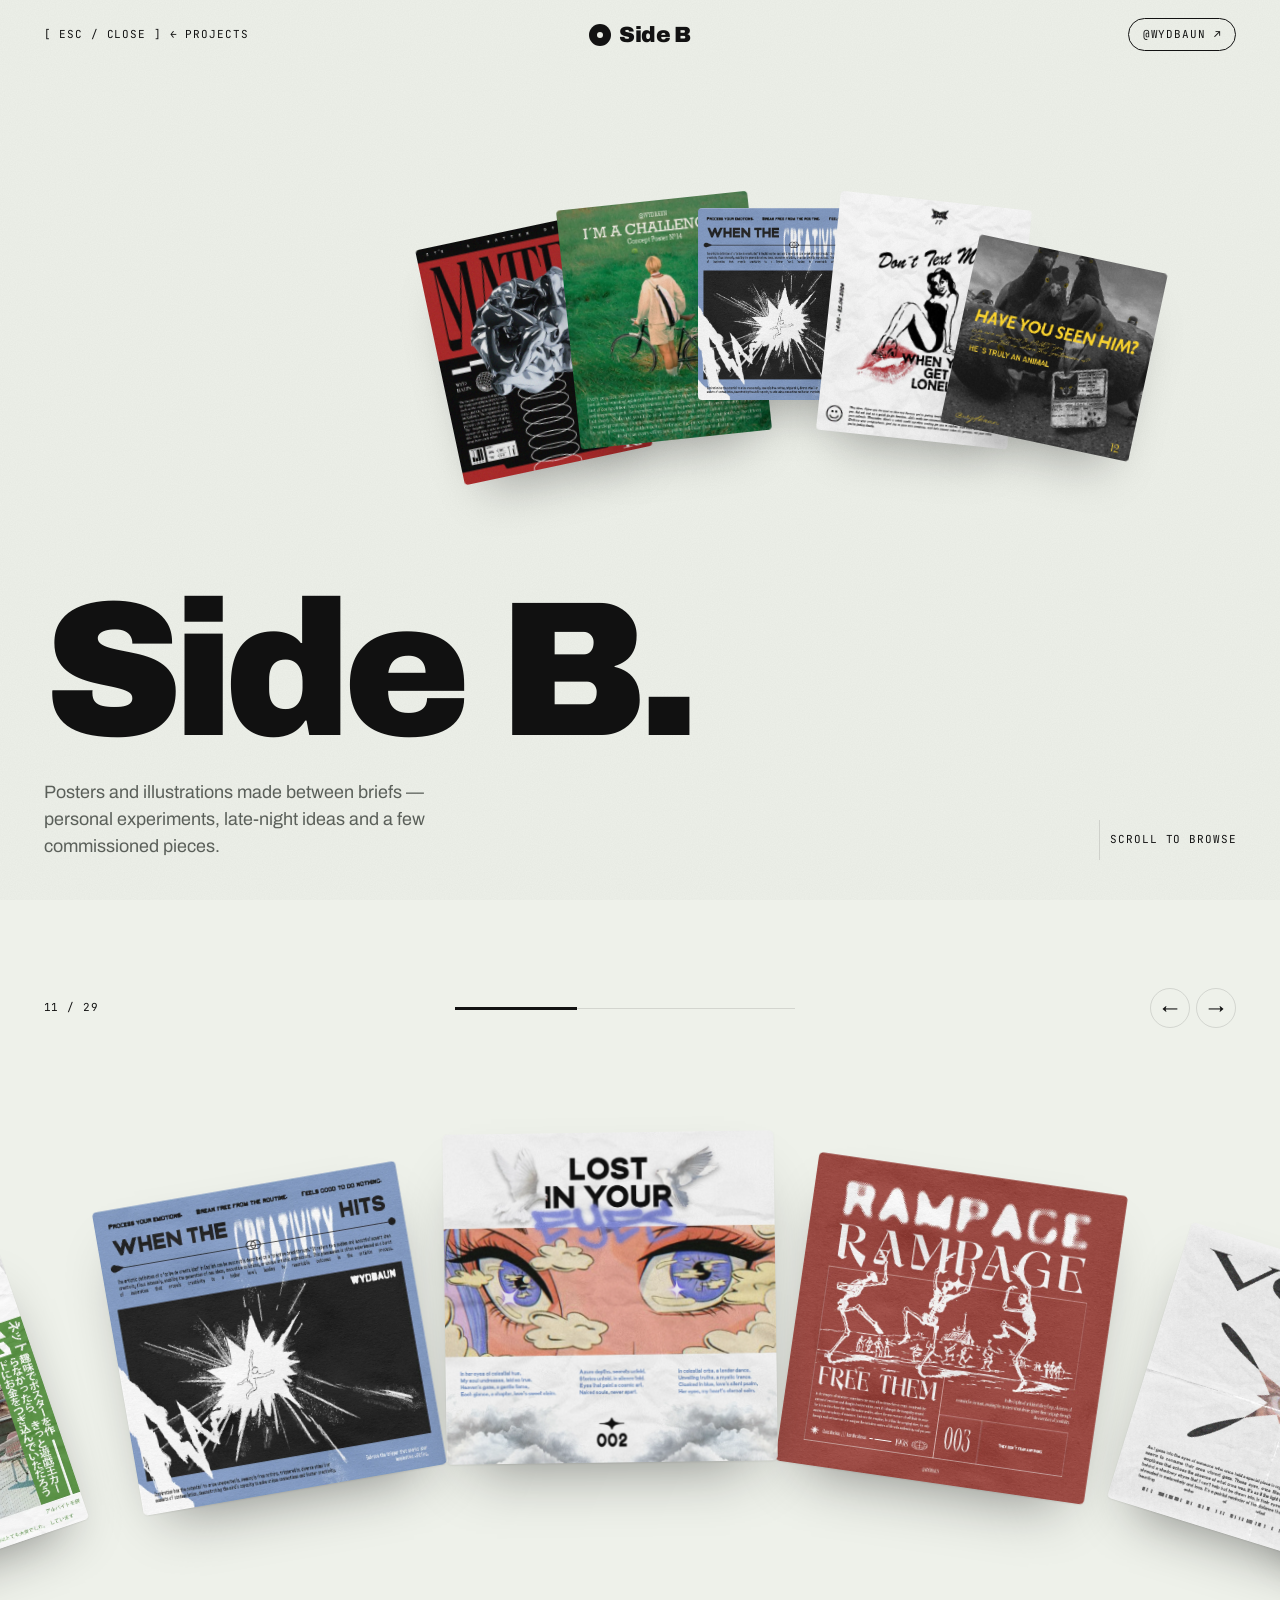
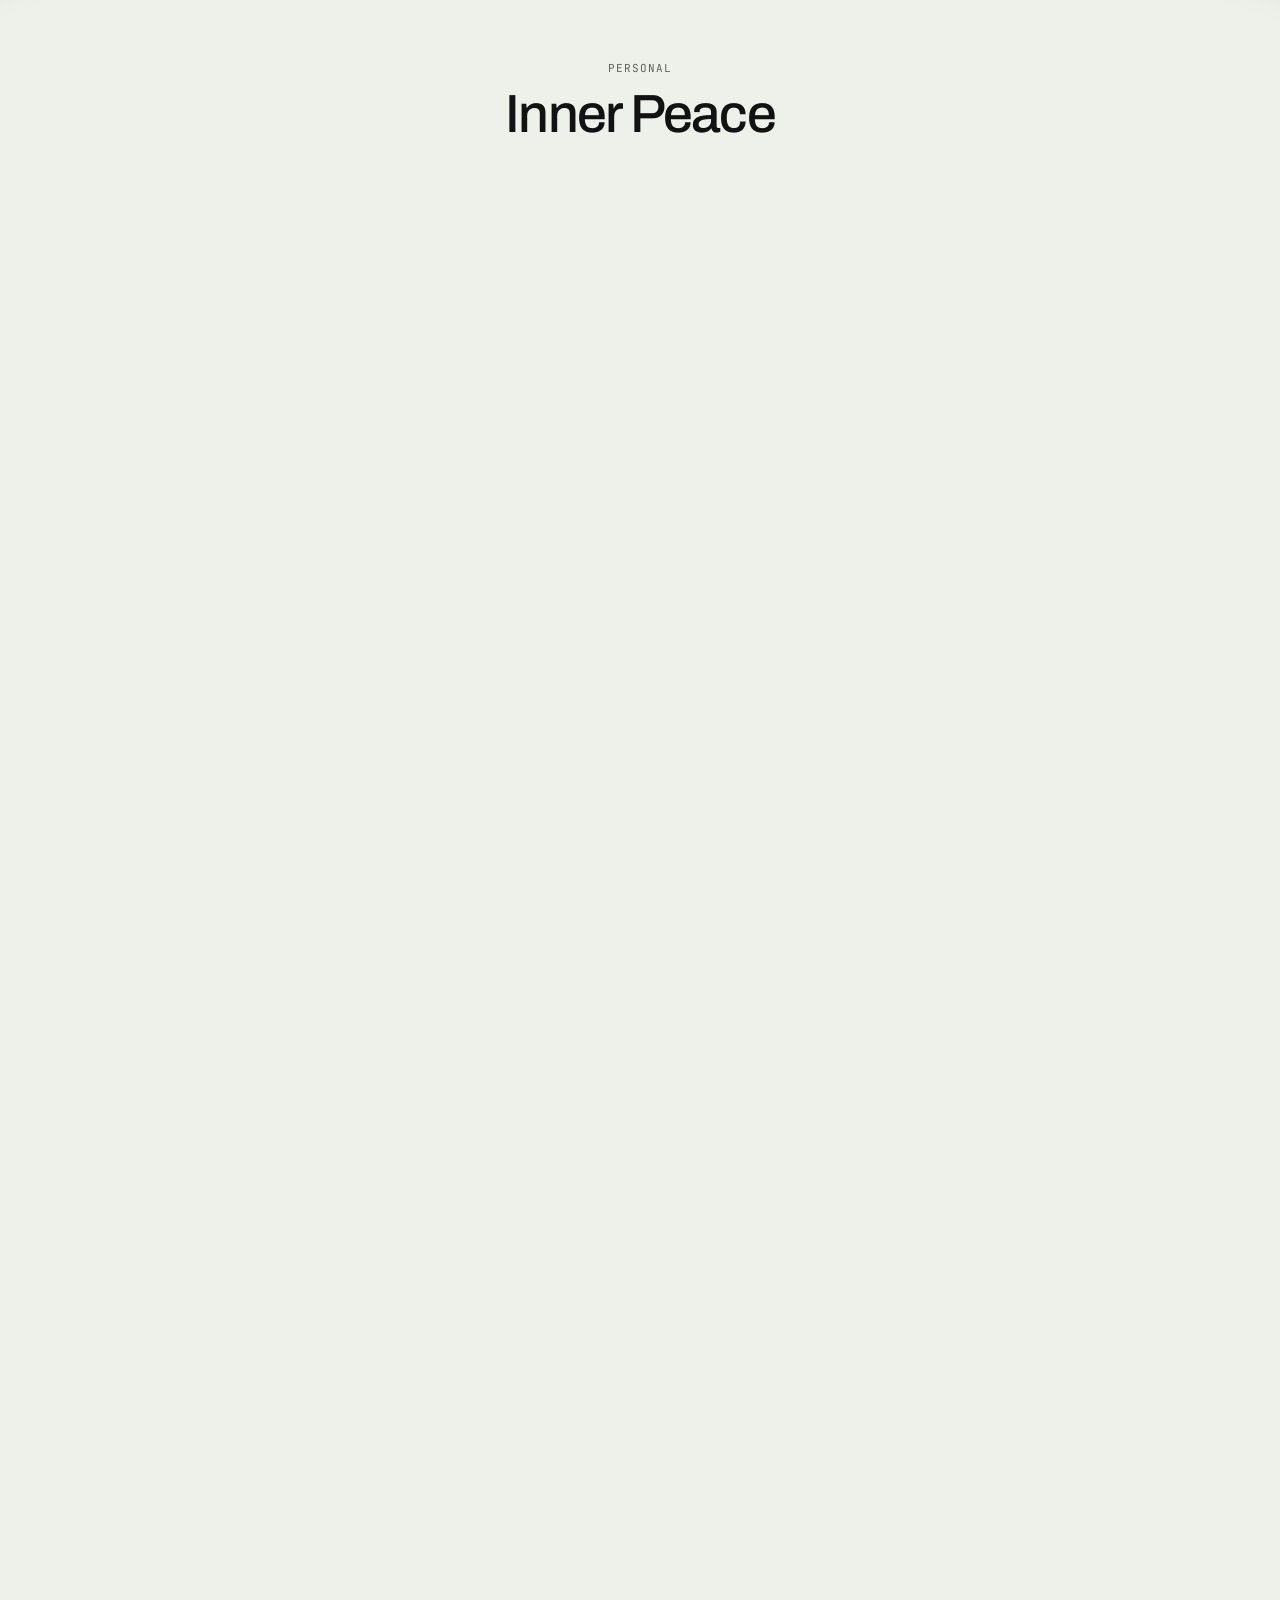
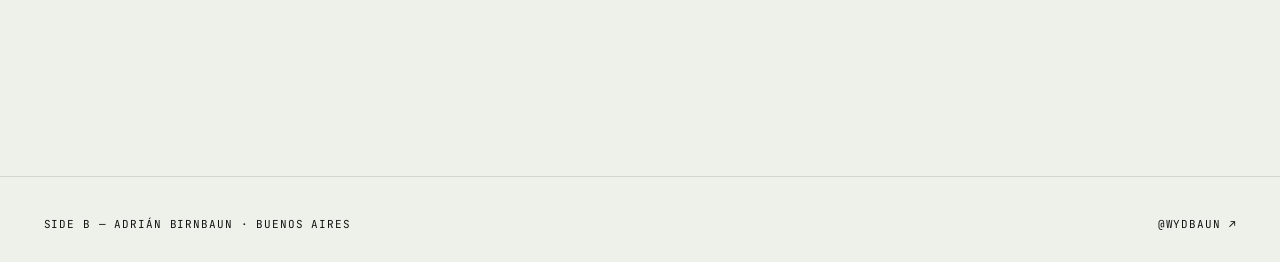
==== assets/Art gallery/index.html @ 9c24b27f "Portfolio: home, projects, casos de estudio y one pages" ====
<!DOCTYPE html>
<html lang="en">
<head>
<meta charset="UTF-8">
<meta name="viewport" content="width=device-width, initial-scale=1, viewport-fit=cover">
<title>Side B — Posters &amp; Illustrations · Adrián Birnbaun</title>
<meta name="description" content="Side B: an exhibition of posters and illustrations by Adrián Birnbaun — personal experiments and commissioned pieces.">
<meta name="theme-color" content="#eef1ea">
<link rel="preconnect" href="https://fonts.googleapis.com">
<link rel="preconnect" href="https://fonts.gstatic.com" crossorigin>
<link href="https://fonts.googleapis.com/css2?family=Archivo:wght@400;500;900&family=JetBrains+Mono:wght@400&display=swap" rel="stylesheet">
<style>
:root{
  --bg:#eef1ea; --bg-2:#e4e8df; --ink:#121212; --ink-2:#5c615b; --ink-3:#9aa097; --line:rgba(18,18,18,.12);
  --sans:"Archivo", system-ui, sans-serif; --mono:"JetBrains Mono", ui-monospace, monospace;
  --pad:clamp(16px,3.4vw,48px); --ease:cubic-bezier(.22,.8,.2,1);
}
*{box-sizing:border-box;margin:0;padding:0}
html{scroll-behavior:smooth}
html,body{overflow-x:clip}
body{background:var(--bg);color:var(--ink);font:400 16px/1.5 var(--sans);-webkit-font-smoothing:antialiased}
a{color:inherit;text-decoration:none}
button{font:inherit;color:inherit;background:none;border:0;cursor:pointer}
img{display:block;max-width:100%}
:focus-visible{outline:1px solid var(--ink);outline-offset:4px}
.mono{font:400 11px/1.4 var(--mono);letter-spacing:.08em;text-transform:uppercase}
body::after{content:"";position:fixed;inset:0;pointer-events:none;z-index:100;opacity:.35;mix-blend-mode:multiply;
  background-image:url("data:image/svg+xml,%3Csvg xmlns='http://www.w3.org/2000/svg' width='180' height='180'%3E%3Cfilter id='n'%3E%3CfeTurbulence type='fractalNoise' baseFrequency='.85' numOctaves='2' stitchTiles='stitch'/%3E%3CfeColorMatrix values='0 0 0 0 0 0 0 0 0 0 0 0 0 0 0 0 0 0 .09 0'/%3E%3C/filter%3E%3Crect width='100%25' height='100%25' filter='url(%23n)'/%3E%3C/svg%3E")}

/* header */
.hdr{position:fixed;top:0;left:0;right:0;z-index:50;display:grid;grid-template-columns:1fr auto 1fr;align-items:center;padding:18px var(--pad);transition:background .3s}
.hdr.solid{background:rgba(238,241,234,.85);backdrop-filter:blur(10px)}
.hdr .l{justify-self:start}.hdr .r{justify-self:end;display:flex;gap:10px;align-items:center}
.hdr a.mono{transition:opacity .2s}.hdr a.mono:hover{opacity:.5}
.mark{font:900 22px/1 var(--sans);letter-spacing:-.02em;display:flex;align-items:center;gap:8px}
.mark i{width:22px;height:22px;border-radius:50%;background:var(--ink);position:relative}
.mark i::after{content:"";position:absolute;inset:8px;border-radius:50%;background:var(--bg)}
.pill{border:1px solid var(--ink);border-radius:999px;padding:8px 14px;transition:background .25s,color .25s}
.pill:hover{background:var(--ink);color:var(--bg)}

/* intro */
.intro{min-height:100svh;display:flex;flex-direction:column;justify-content:flex-end;padding:120px var(--pad) 40px;position:relative;overflow:hidden}
.intro .fan{position:absolute;left:62%;top:40%;width:0;height:0}
.intro .fan img{position:absolute;max-width:none;width:clamp(120px,15vw,220px);left:0;top:0;box-shadow:0 30px 50px -24px rgba(0,0,0,.35);border-radius:4px;opacity:0;
  transform:translate(-50%,-50%) rotate(0) translateY(60px);animation:fan 1.3s var(--ease) forwards}
@keyframes fan{to{opacity:1;transform:translate(calc(-50% + var(--x)),calc(-50% + var(--y))) rotate(var(--r))}}
.intro h1{font:900 clamp(64px,15vw,240px)/.82 var(--sans);letter-spacing:-.05em;position:relative;z-index:2;mix-blend-mode:multiply}
.intro h1 span{display:inline-block;overflow:hidden;vertical-align:top;padding:0 .06em .04em 0}
.intro h1 span b{display:inline-block;font-weight:900;transform:translateY(100%);animation:up 1s .5s var(--ease) forwards}
.intro h1 span:nth-child(2) b{animation-delay:.6s}
@keyframes up{to{transform:none}}
.intro .row{display:flex;justify-content:space-between;align-items:end;gap:24px;margin-top:22px;position:relative;z-index:2;opacity:0;animation:fade 1s .9s forwards}
@keyframes fade{to{opacity:1}}
.intro p{max-width:40ch;font-size:clamp(16px,1.4vw,19px);color:var(--ink-2)}
.cue{display:flex;align-items:center;gap:10px}
.cue i{width:1px;height:40px;background:var(--line);position:relative;overflow:hidden}
.cue i::after{content:"";position:absolute;left:0;top:-40%;width:1px;height:40%;background:var(--ink);animation:cue 1.8s var(--ease) infinite}
@keyframes cue{to{top:110%}}

/* scroll carousel */
.rail{position:relative}
.stick{position:sticky;top:0;height:100svh;overflow:hidden;display:flex;flex-direction:column}
.stage{position:relative;flex:1}
.card{position:absolute;left:50%;top:44%;width:var(--w);will-change:transform,opacity;cursor:zoom-in;transform-origin:50% 120%}
.card img{width:100%;height:auto;border-radius:5px;box-shadow:0 1px 2px rgba(0,0,0,.08),0 30px 60px -28px rgba(0,0,0,.45);transition:box-shadow .4s}
.card:hover img{box-shadow:0 1px 2px rgba(0,0,0,.08),0 40px 70px -26px rgba(0,0,0,.55)}
.cap{position:absolute;left:0;right:0;bottom:clamp(28px,6vh,64px);text-align:center;padding:0 var(--pad);pointer-events:none}
.cap .kicker{color:var(--ink-2);display:flex;justify-content:center;gap:14px}
.cap h2{font:500 clamp(30px,4.2vw,62px)/1.02 var(--sans);letter-spacing:-.035em;margin-top:10px;height:1.1em;overflow:hidden}
.cap h2 span{display:block;transition:transform .5s var(--ease),opacity .5s}
.cap h2 span.out{transform:translateY(-100%);opacity:0}
.cap h2 span.in{transform:translateY(100%);opacity:0}
.bar{position:absolute;left:var(--pad);right:var(--pad);top:88px;display:flex;justify-content:space-between;align-items:center;gap:20px}
.prog{flex:1;max-width:340px;height:1px;background:var(--line);position:relative}
.prog i{position:absolute;left:0;top:-1px;height:3px;background:var(--ink);width:0}
.nav{display:flex;gap:6px}
.nav button{width:40px;height:40px;border-radius:50%;border:1px solid var(--line);display:grid;place-items:center;transition:.25s}
.nav button:hover{background:var(--ink);color:var(--bg);border-color:var(--ink)}

/* lightbox */
.lb{position:fixed;inset:0;z-index:80;background:rgba(238,241,234,.96);backdrop-filter:blur(6px);display:grid;grid-template-rows:auto 1fr auto;opacity:0;pointer-events:none;transition:opacity .3s}
.lb.open{opacity:1;pointer-events:auto}
.lb .top,.lb .bot{display:flex;justify-content:space-between;align-items:center;padding:18px var(--pad);gap:16px}
.lb figure{display:grid;place-items:center;min-height:0;padding:0 var(--pad)}
.lb img{max-height:calc(100svh - 170px);max-width:100%;width:auto;height:auto;object-fit:contain;border-radius:4px;box-shadow:0 40px 80px -30px rgba(0,0,0,.4);transform:scale(.96);transition:transform .45s var(--ease)}
.lb.open img{transform:none}
.lb .t{font:500 clamp(20px,2.4vw,32px) var(--sans);letter-spacing:-.02em}

footer{padding:40px var(--pad) 30px;border-top:1px solid var(--line);display:flex;justify-content:space-between;flex-wrap:wrap;gap:12px}

@media (prefers-reduced-motion:reduce){*{animation:none!important;transition:none!important}.intro .fan img{opacity:1;transform:translate(calc(-50% + var(--x)),calc(-50% + var(--y))) rotate(var(--r))}.intro h1 span b{transform:none}.intro .row{opacity:1}}
@media (max-width:760px){
  .hdr{grid-template-columns:1fr auto}
  .hdr .c{display:none}
  .hdr .l.mono{max-width:46vw;white-space:nowrap;overflow:hidden;text-overflow:ellipsis}
  .intro .row{flex-direction:column;align-items:flex-start}
  .intro .fan{top:36%;left:50%}
  .bar{top:72px}
  .nav{display:none}
  .cap h2{font-size:28px}
  .card{top:46%}
}

@media (max-width:760px){
  .hdr{padding:14px 16px}
  .hdr .pill{padding:7px 11px;font-size:10px}
  .intro{padding:96px 16px 32px}
  .intro h1{font-size:clamp(72px,24vw,110px)}
  .intro p{font-size:15.5px}
  .bar{left:16px;right:16px;top:64px}
  .prog{max-width:none}
  .card{top:45%}
  .card img{border-radius:4px}
  .cap{bottom:calc(28px + env(safe-area-inset-bottom))}
  .cap h2{font-size:clamp(24px,7.4vw,30px)}
  .lb .top,.lb .bot{padding:14px 16px}
  .lb figure{padding:0 12px}
  .lb img{max-height:calc(100svh - 170px)}
  .lb .bot{display:grid;grid-template-columns:auto auto;justify-content:space-between;row-gap:10px}
  .lb .bot .t{grid-column:1/-1;grid-row:1;text-align:center;font-size:20px}
  .lb .pill{padding:9px 14px}
  footer{padding:28px 16px;flex-direction:column}
}
</style>
</head>
<body>

<header class="hdr" id="hdr">
  <a class="l mono" href="../../projects.html" onclick="event.preventDefault();abBack('../../projects.html')">[ ESC / CLOSE ] ← Projects</a>
  <a class="c mark" href="#top" aria-label="Side B, top"><i></i>Side B</a>
  <div class="r"><a class="mono pill" href="https://instagram.com/wydbaun" target="_blank" rel="noopener">@wydbaun ↗</a></div>
</header>

<main id="top">
  <section class="intro">
    <div class="fan" id="fan" aria-hidden="true"></div>
    <h1><span><b>Side</b></span> <span><b>B.</b></span></h1>
    <div class="row">
      <p>Posters and illustrations made between briefs — personal experiments, late-night ideas and a few commissioned pieces.</p>
      <span class="cue mono"><i></i>Scroll to browse</span>
    </div>
  </section>

  <section class="rail" id="rail" aria-label="Gallery">
    <div class="stick">
      <div class="bar">
        <span class="mono" id="count">01</span>
        <span class="prog" aria-hidden="true"><i id="prog"></i></span>
        <div class="nav"><button id="prev" aria-label="Previous piece">←</button><button id="next" aria-label="Next piece">→</button></div>
      </div>
      <div class="stage" id="stage"></div>
      <div class="cap" aria-live="polite">
        <div class="kicker mono"><span id="capK">Personal</span></div>
        <h2><span id="capT">Please</span></h2>
      </div>
    </div>
  </section>

</main>

<footer class="mono">
  <span>Side B — Adrián Birnbaun · Buenos Aires</span>
  <a href="https://instagram.com/wydbaun" target="_blank" rel="noopener">@wydbaun ↗</a>
</footer>


<div class="lb" id="lb" role="dialog" aria-modal="true" aria-label="Piece viewer">
  <div class="top"><span class="mono" id="lbN"></span><button class="mono pill" id="lbX">Close</button></div>
  <figure><img id="lbImg" alt=""></figure>
  <div class="bot"><button class="mono pill" id="lbP">← Prev</button><span class="t" id="lbT"></span><button class="mono pill" id="lbNx">Next →</button></div>
</div>

<script>
/* ESC / close = one step back inside the portfolio (fallback: projects) */
let abInSite=false;try{abInSite=sessionStorage.getItem('ab-nav')==='1'}catch(_){}
const abBack=(fallback)=>{location.href=fallback;return;
  if(history.length>1&&abInSite){let left=false;addEventListener('pagehide',()=>left=true,{once:true});history.back();setTimeout(()=>{if(!left)location.href=fallback},1500)}else location.href=fallback};
try{sessionStorage.setItem('ab-nav','1')}catch(_){}

const W=[
 ['p14','Please','Personal',1025,1280],
 ['p14a',"I’m a Challenger",'Personal',1025,1280],
 ['p15','The Curiosity Will Devour You','Personal',1025,1280],
 ['p16',"God’s Plan",'Personal',1025,1280],
 ['p13','A Matter of Time','Personal',1024,1280],
 ['p17',"Don’t Text Me",'Personal',1025,1280],
 ['poster-18-argentina','Campeón 2024','Personal',1025,1280],
 ['p20t','Stamp Nº20','Personal',1025,1280],
 ['p21',"If It’s Net",'Personal',1025,1280],
 ['poster-01','When the Creativity Hits','Personal',1118,1118],
 ['poster-2','Lost in Your Eyes','Personal',1400,1397],
 ['poster-3','Rampage','Personal',1118,1118],
 ['poster-4','Void','Personal',1118,1118],
 ['poster-5','Inner Peace','Personal',1118,1118],
 ['poster-6','Hunger &amp; Ambition','Personal',1118,1118],
 ['poster-7','Joyful Demons','Commission',1118,1118],
 ['poster-7-b','Joyful Demons II','Commission',1118,1118],
 ['poster-8','Essential Items','Personal',1400,1400],
 ['poster-9','Danger','Personal',1400,1400],
 ['poster-10b','Discover All of It','Personal',1118,1118],
 ['poster-11-b','Creative Perception','Personal',1118,1118],
 ['poster-12','Have You Seen Him?','Personal',1118,1118],
 ['no-time','No Time for Fancy Poems','Personal',1400,1400],
 ['poster-22-sin-textura','Stinky One','Personal',596,842],
 ['poster-23','Both of Us','Personal',596,842],
 ['poster-24','Be Cunning','Personal',596,843],
 ['poster-chico-bano','Get Shit Done','Commission',1120,1400],
 ['poster-grande-cafe',"It’s Time Coffee Club",'Commission',1000,1400],
 ['poster-grande-ramen','Tuna Flavour','Commission',1000,1400]
];
const N=W.length,$=s=>document.querySelector(s),$$=s=>[...document.querySelectorAll(s)];
const reduce=matchMedia('(prefers-reduced-motion: reduce)').matches;
const src=s=>`web/${s}.webp`,pad=n=>String(n).padStart(2,'0');
const dec=t=>{const d=document.createElement('textarea');d.innerHTML=t;return d.value};

/* header */
addEventListener('scroll',()=>$('#hdr').classList.toggle('solid',scrollY>40),{passive:true});

/* intro fan */
[[4,-260,-12,-12],[1,-130,-40,-6],[9,0,-56,0],[5,130,-40,6],[21,260,-12,12]].forEach(([i,x,y,r],k)=>{
  const im=new Image();im.src=src(W[i][0]);im.alt='';
  const s=innerWidth<760?.42:1;
  im.style.cssText=`--x:${x*s}px;--y:${y*s}px;--r:${r}deg;animation-delay:${.1+k*.08}s`;
  $('#fan').appendChild(im)});

/* carousel */
const stage=$('#stage'),rail=$('#rail');
$('#count').textContent=`01 / ${pad(N)}`;
rail.style.height=`calc(100svh + ${N-1} * 38svh)`;
const cards=W.map((w,i)=>{
  const c=document.createElement('button');c.className='card';c.setAttribute('aria-label',`Open ${dec(w[1])}`);
  const ratio=w[4]/w[3];
  const mob=innerWidth<760;c.style.setProperty('--w',mob?`min(${Math.round(66/Math.max(ratio,1))}vw, ${Math.round(46/ratio)}svh)`:`min(${Math.round(26/Math.max(ratio,1))}vw, ${Math.round(46/ratio)}svh)`);
  c.innerHTML=`<img src="${src(w[0])}" alt="${w[1]}" width="${w[3]}" height="${w[4]}" loading="${i<4?'eager':'lazy'}" decoding="async">`;
  c.onclick=()=>openLB(i);stage.appendChild(c);return c});
let cur=-1,p=0,target=0;
function railProgress(){const r=rail.getBoundingClientRect();const tot=rail.offsetHeight-innerHeight;return Math.min(1,Math.max(0,-r.top/tot))}
function layout(){
  const vw=innerWidth,mob=vw<760,gap=mob?vw*.72:Math.min(vw*.24,420);
  const pos=p*(N-1);
  cards.forEach((c,i)=>{
    const o=i-pos,ao=Math.abs(o);
    if(ao>4.5){c.style.visibility='hidden';return}
    c.style.visibility='visible';
    const x=o*gap,y=ao*ao*(mob?10:18)+ (ao<1?0:0),rot=o*(mob?7:9),sc=1-Math.min(ao,3)*.07;
    c.style.transform=`translate(calc(-50% + ${x}px), calc(-50% + ${y}px)) rotate(${rot}deg) scale(${sc})`;
    c.style.zIndex=100-Math.round(ao*10);
    c.style.opacity=ao>3.5?Math.max(0,4.5-ao):1;
  });
  $('#prog').style.width=(p*100)+'%';
  const a=Math.round(pos);if(a!==cur){setCap(a);cur=a}
}
function setCap(a){
  const w=W[a],t=$('#capT');$('#count').textContent=`${pad(a+1)} / ${pad(N)}`;
  $('#capK').textContent=w[2];
  if(reduce||cur<0){t.innerHTML=w[1];return}
  t.classList.add('out');
  setTimeout(()=>{t.innerHTML=w[1];t.classList.remove('out');t.classList.add('in');requestAnimationFrame(()=>requestAnimationFrame(()=>t.classList.remove('in')))},220);
}
(function loop(){target=railProgress();p+= (target-p)*(reduce?1:.12);if(Math.abs(target-p)<.0001)p=target;layout();requestAnimationFrame(loop)})();
function goTo(i){i=Math.max(0,Math.min(N-1,i));const tot=rail.offsetHeight-innerHeight;scrollTo({top:rail.offsetTop+tot*(i/(N-1))+1,behavior:reduce?'auto':'smooth'})}
$('#prev').onclick=()=>goTo(cur-1);$('#next').onclick=()=>goTo(cur+1);
addEventListener('resize',()=>{const mob=innerWidth<760;cards.forEach((c,i)=>{const w=W[i],r=w[4]/w[3];c.style.setProperty('--w',mob?`min(${Math.round(66/Math.max(r,1))}vw, ${Math.round(46/r)}svh)`:`min(${Math.round(26/Math.max(r,1))}vw, ${Math.round(46/r)}svh)`)});layout()});

/* lightbox */
const lb=$('#lb');let li=0,opener=null;
function openLB(i){opener=document.activeElement;li=(i+N)%N;const w=W[li];$('#lbImg').src=src(w[0]);$('#lbImg').alt=dec(w[1]);$('#lbT').innerHTML=w[1];$('#lbN').textContent=`${pad(li+1)} / ${pad(N)} · ${w[2]}`;lb.classList.add('open');document.body.style.overflow='hidden';$('#lbX').focus()}
function closeLB(){lb.classList.remove('open');document.body.style.overflow='';opener&&opener.focus()}
$('#lbX').onclick=closeLB;$('#lbP').onclick=()=>openLB(li-1);$('#lbNx').onclick=()=>openLB(li+1);
let sx=null;lb.addEventListener('touchstart',e=>{sx=e.touches[0].clientX},{passive:true});
lb.addEventListener('touchend',e=>{if(sx==null)return;const dx=e.changedTouches[0].clientX-sx;if(Math.abs(dx)>50)openLB(li+(dx<0?1:-1));sx=null});
lb.addEventListener('click',e=>{if(e.target===lb||e.target.tagName==='FIGURE')closeLB()});
addEventListener('keydown',e=>{
  if(lb.classList.contains('open')){if(e.key==='Escape')closeLB();if(e.key==='ArrowLeft')openLB(li-1);if(e.key==='ArrowRight')openLB(li+1);return}
  if(e.key==='Escape')abBack('../../projects.html');
  const r=rail.getBoundingClientRect();if(r.top<=0&&r.bottom>=innerHeight){if(e.key==='ArrowRight'){e.preventDefault();goTo(cur+1)}if(e.key==='ArrowLeft'){e.preventDefault();goTo(cur-1)}}
});
</script>
</body>
</html>
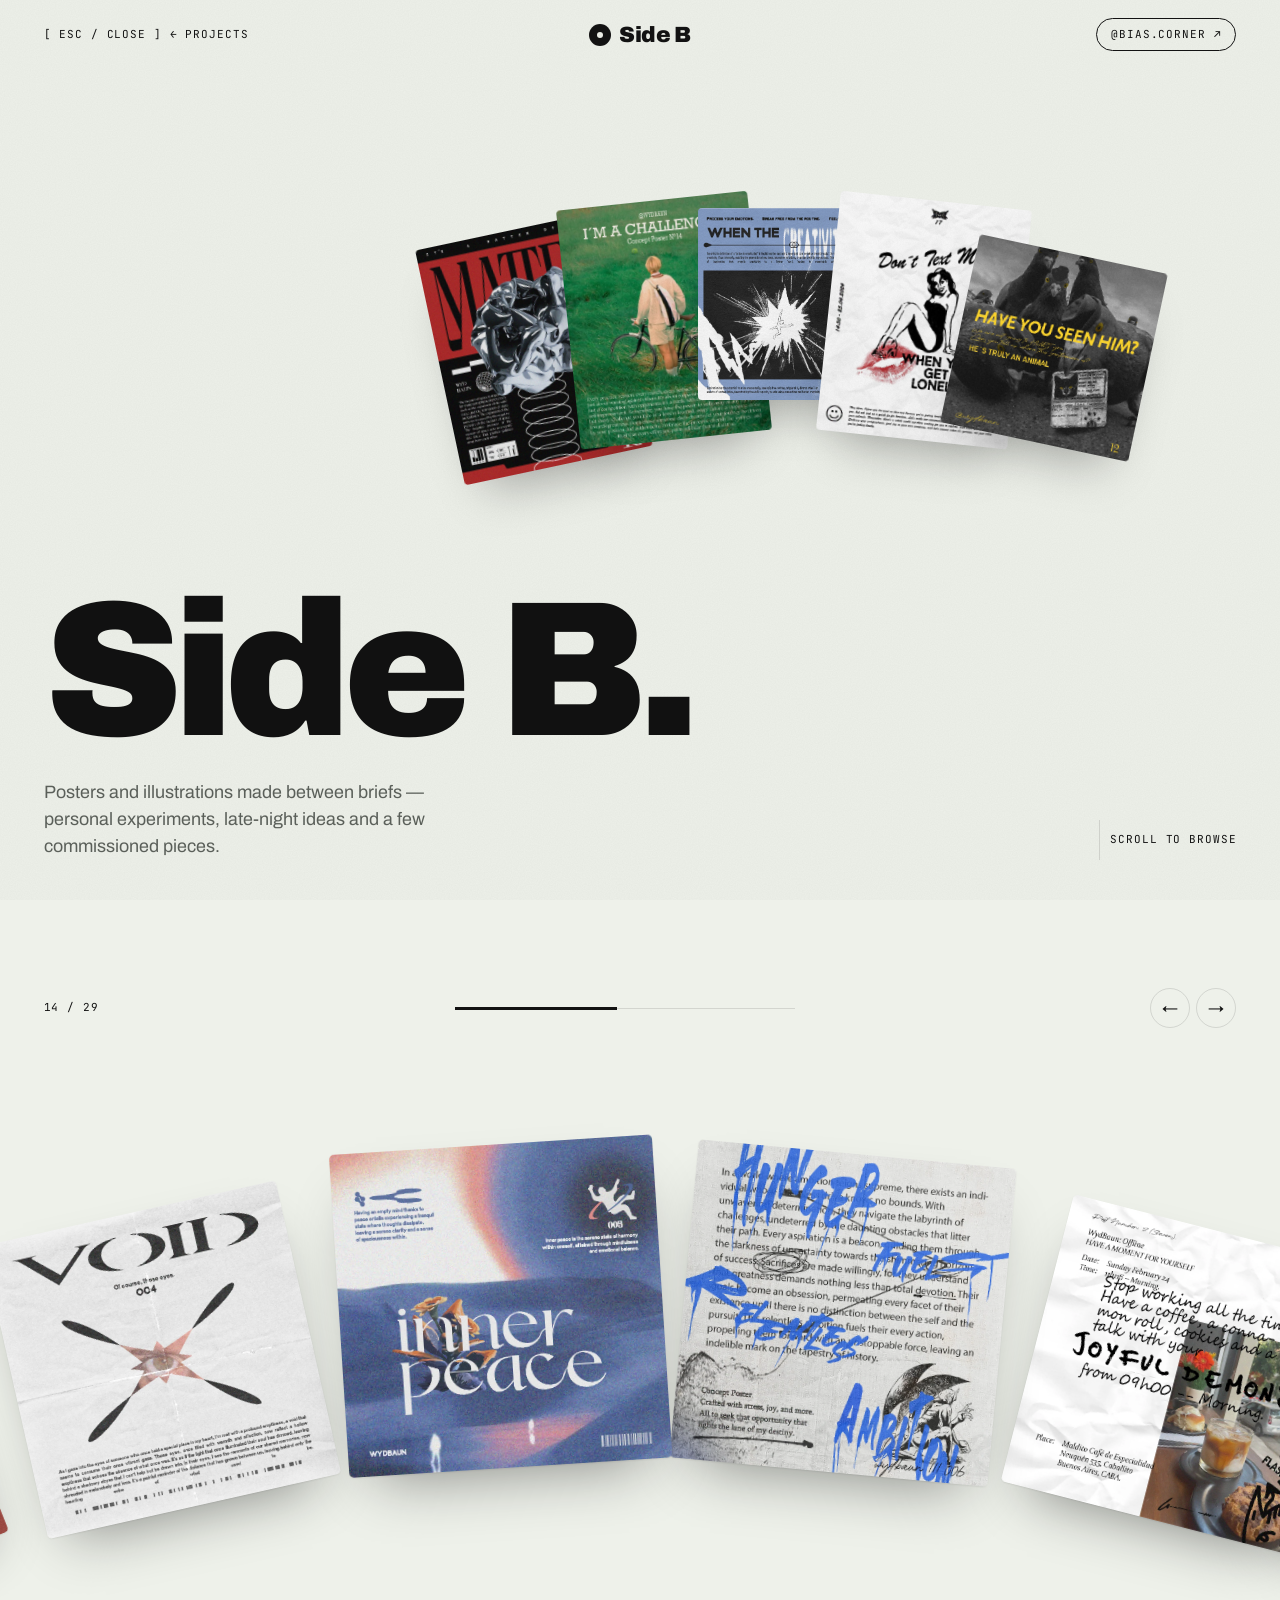
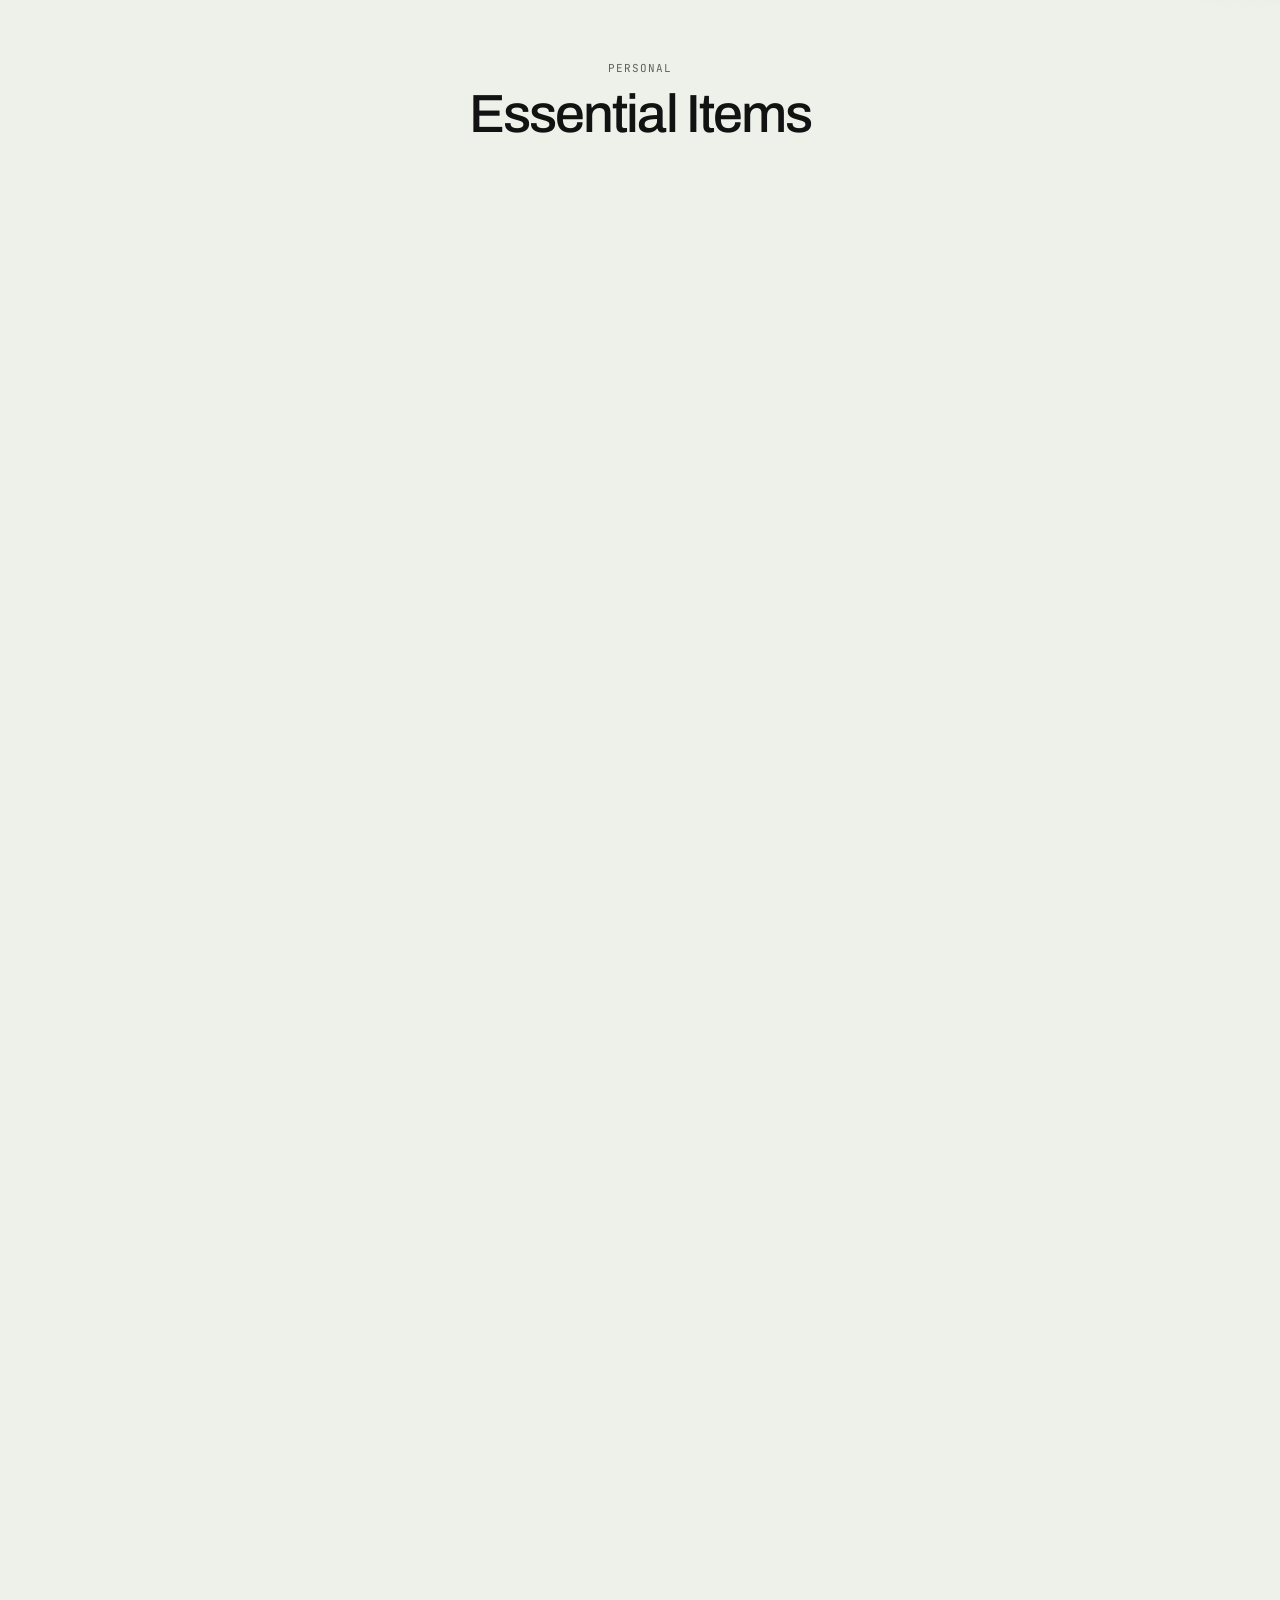
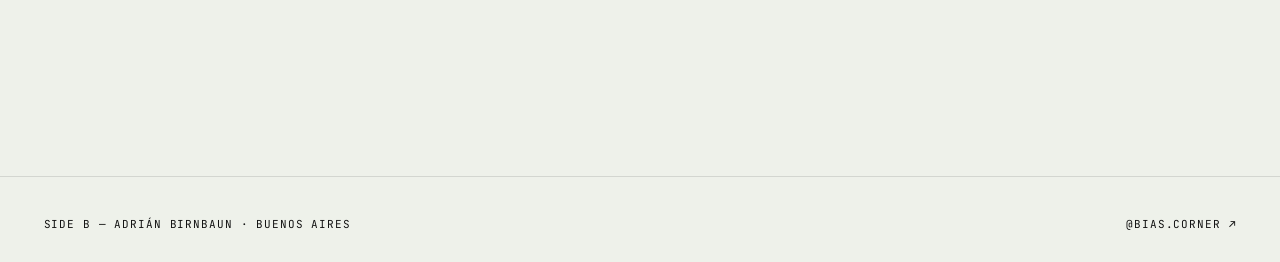
==== commit 8ad12d03: "Side B: link a Instagram @bias.corner" ====
--- a/assets/Art gallery/index.html
+++ b/assets/Art gallery/index.html
@@ -128,7 +128,7 @@
 <header class="hdr" id="hdr">
   <a class="l mono" href="../../projects.html" onclick="event.preventDefault();abBack('../../projects.html')">[ ESC / CLOSE ] ← Projects</a>
   <a class="c mark" href="#top" aria-label="Side B, top"><i></i>Side B</a>
-  <div class="r"><a class="mono pill" href="https://instagram.com/wydbaun" target="_blank" rel="noopener">@wydbaun ↗</a></div>
+  <div class="r"><a class="mono pill" href="https://www.instagram.com/bias.corner/" target="_blank" rel="noopener">@bias.corner ↗</a></div>
 </header>
 
 <main id="top">
@@ -160,7 +160,7 @@
 
 <footer class="mono">
   <span>Side B — Adrián Birnbaun · Buenos Aires</span>
-  <a href="https://instagram.com/wydbaun" target="_blank" rel="noopener">@wydbaun ↗</a>
+  <a href="https://www.instagram.com/bias.corner/" target="_blank" rel="noopener">@bias.corner ↗</a>
 </footer>
 
 
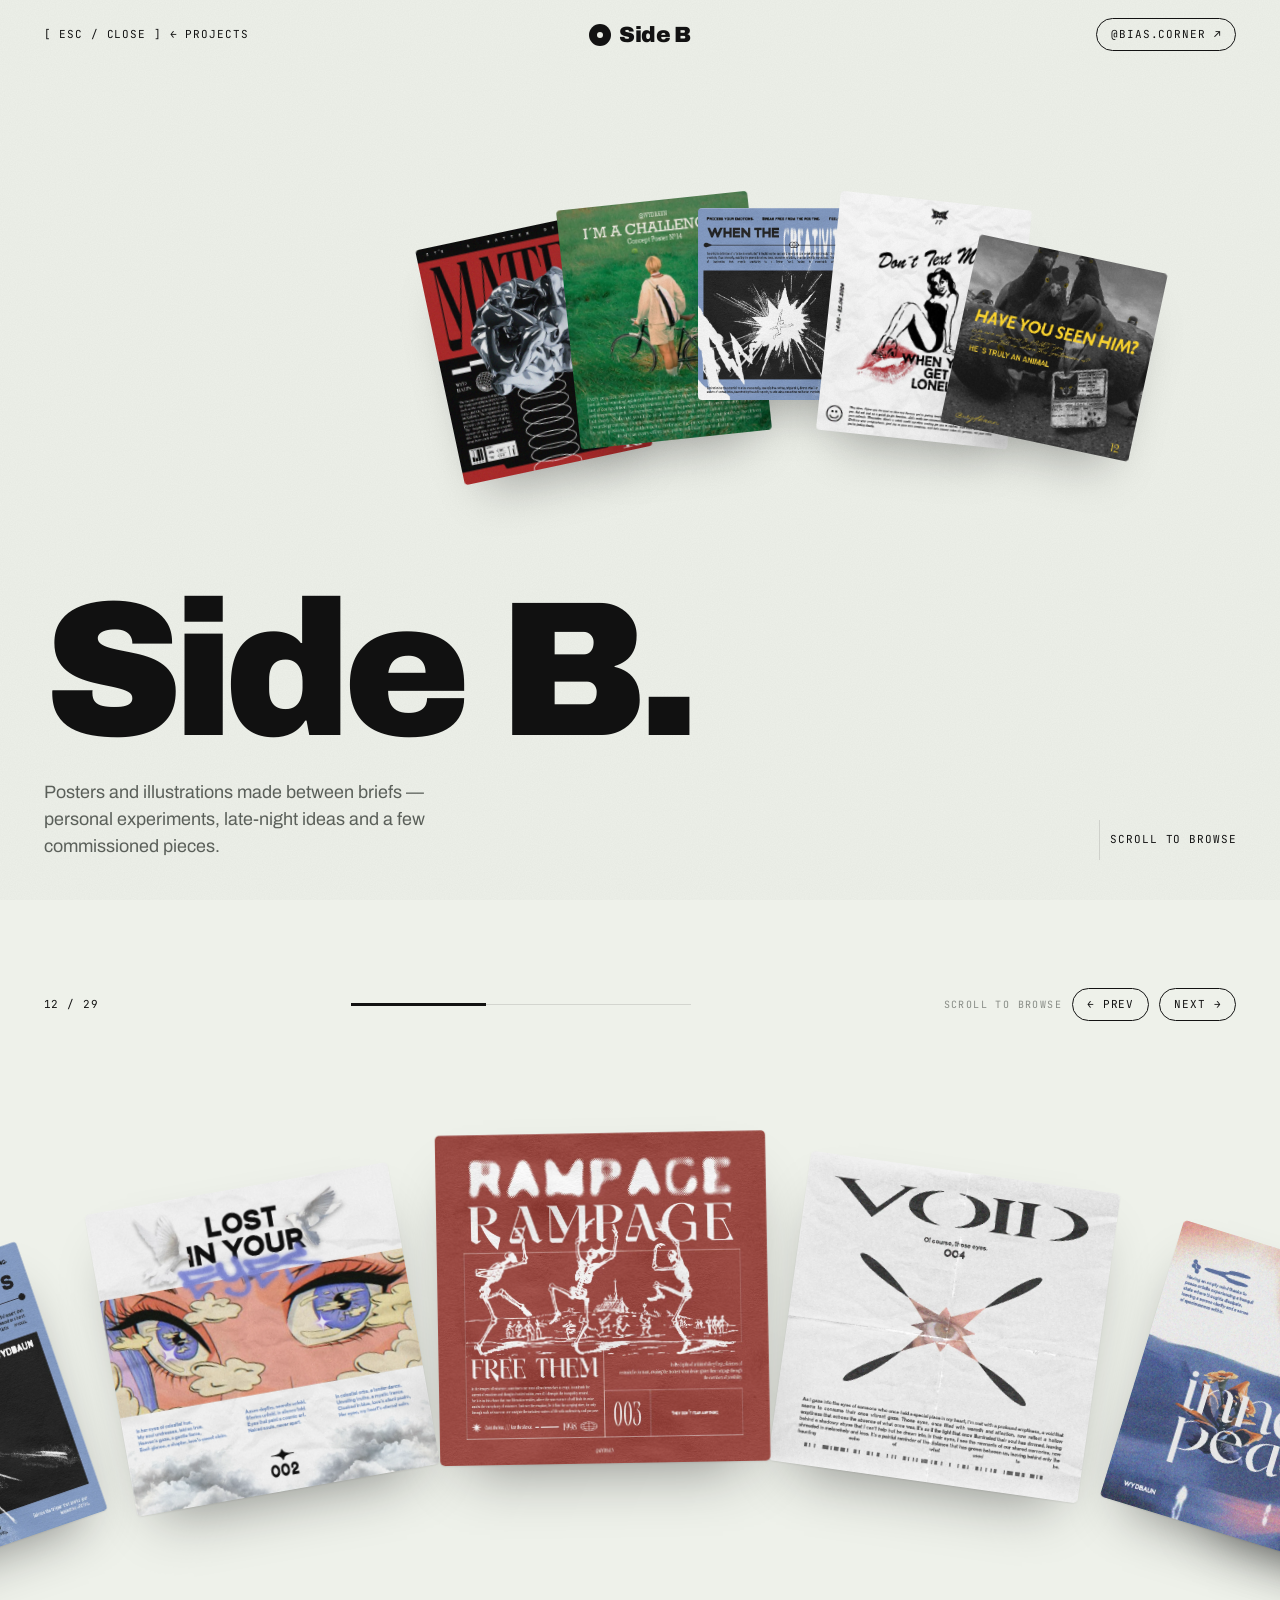
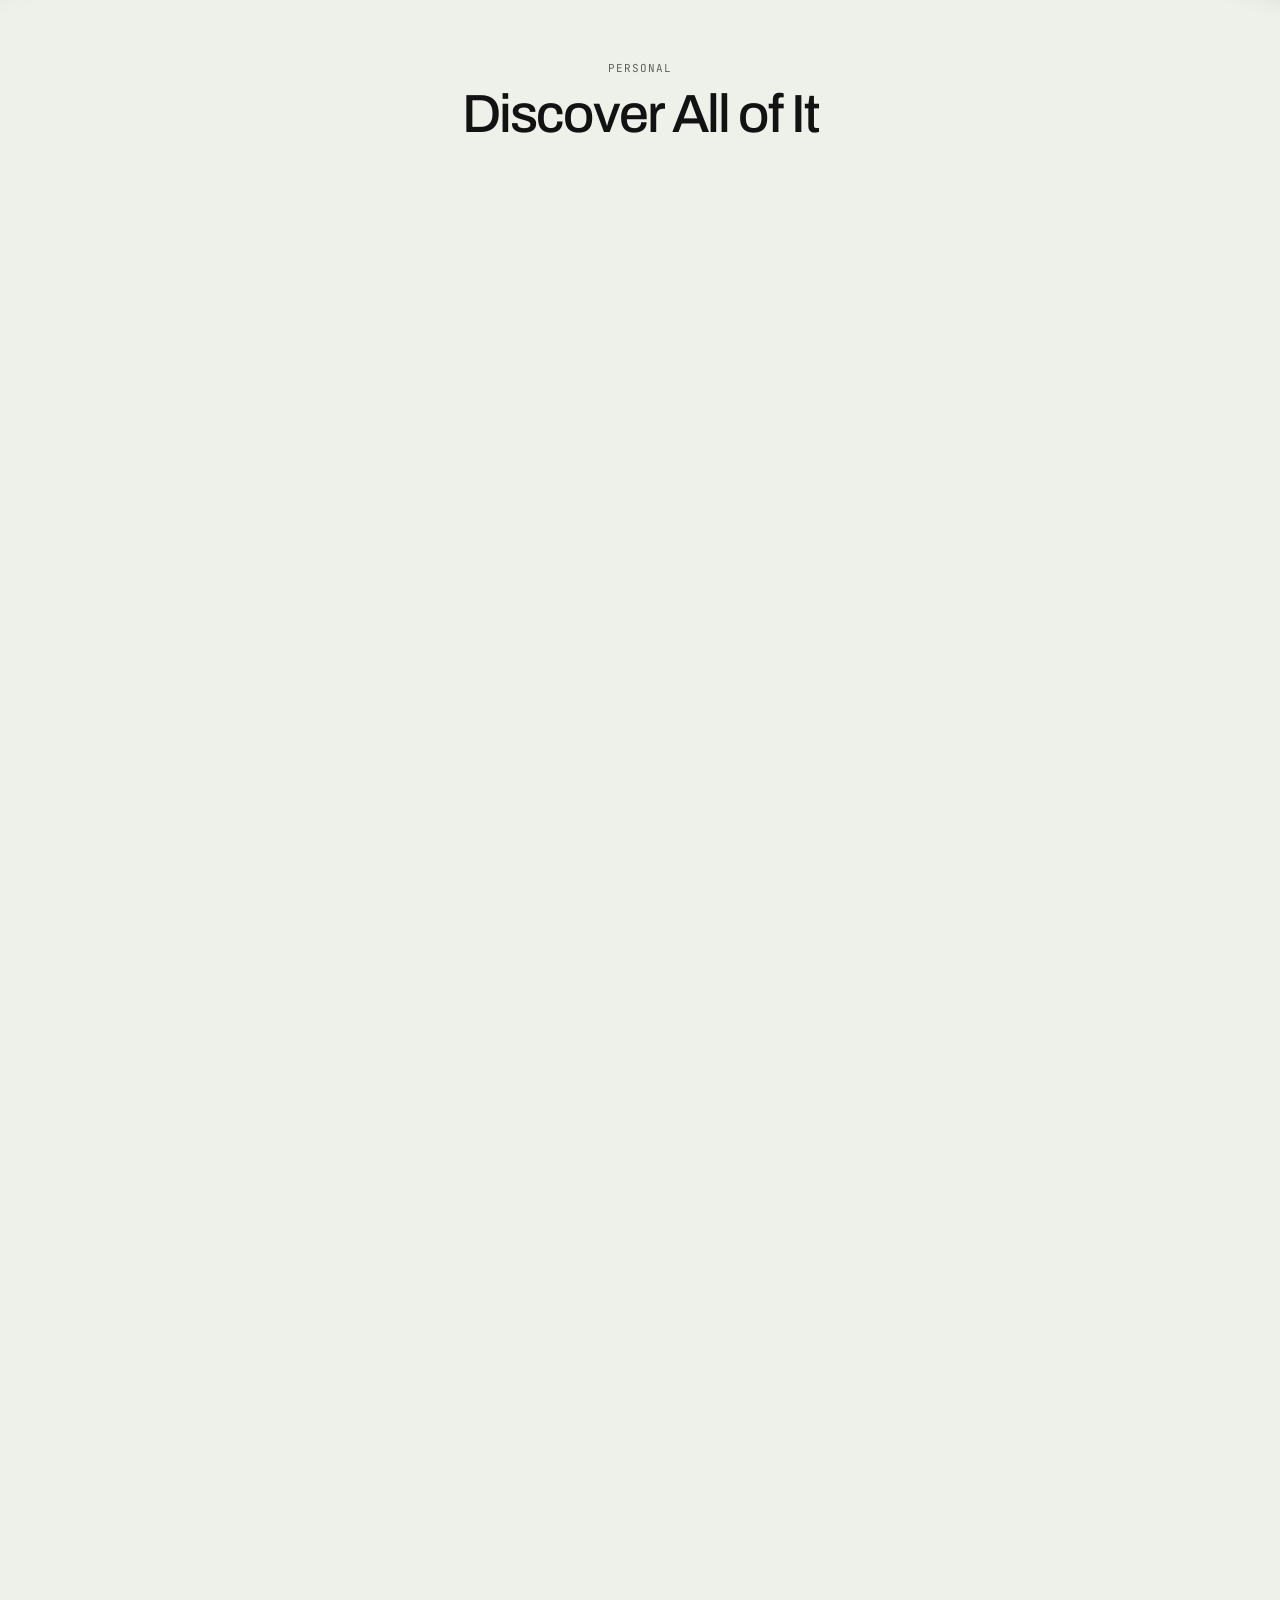
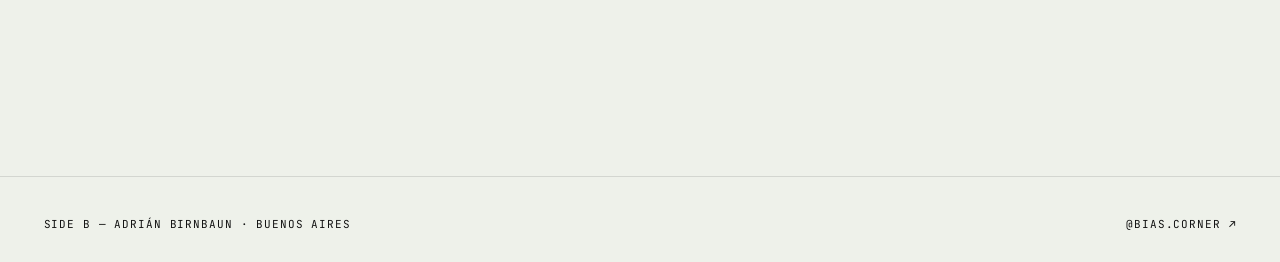
==== commit f07c28d2: "Side B: botones Prev/Next con texto y clickeables" ====
--- a/assets/Art gallery/index.html
+++ b/assets/Art gallery/index.html
@@ -70,12 +70,12 @@
 .cap h2 span{display:block;transition:transform .5s var(--ease),opacity .5s}
 .cap h2 span.out{transform:translateY(-100%);opacity:0}
 .cap h2 span.in{transform:translateY(100%);opacity:0}
-.bar{position:absolute;left:var(--pad);right:var(--pad);top:88px;display:flex;justify-content:space-between;align-items:center;gap:20px}
+.bar{position:absolute;z-index:6;pointer-events:none;left:var(--pad);right:var(--pad);top:88px;display:flex;justify-content:space-between;align-items:center;gap:20px}
 .prog{flex:1;max-width:340px;height:1px;background:var(--line);position:relative}
 .prog i{position:absolute;left:0;top:-1px;height:3px;background:var(--ink);width:0}
-.nav{display:flex;gap:6px}
-.nav button{width:40px;height:40px;border-radius:50%;border:1px solid var(--line);display:grid;place-items:center;transition:.25s}
-.nav button:hover{background:var(--ink);color:var(--bg);border-color:var(--ink)}
+.nav{display:flex;align-items:center;gap:10px;pointer-events:auto}
+.nav .hint{color:var(--ink-2,#6f746a);font-size:10px;letter-spacing:.14em;text-transform:uppercase;opacity:.7}
+.nav .pill{white-space:nowrap}
 
 /* lightbox */
 .lb{position:fixed;inset:0;z-index:80;background:rgba(238,241,234,.96);backdrop-filter:blur(6px);display:grid;grid-template-rows:auto 1fr auto;opacity:0;pointer-events:none;transition:opacity .3s}
@@ -146,7 +146,7 @@
       <div class="bar">
         <span class="mono" id="count">01</span>
         <span class="prog" aria-hidden="true"><i id="prog"></i></span>
-        <div class="nav"><button id="prev" aria-label="Previous piece">←</button><button id="next" aria-label="Next piece">→</button></div>
+        <div class="nav"><span class="hint mono">Scroll to browse</span><button class="mono pill" id="prev">← Prev</button><button class="mono pill" id="next">Next →</button></div>
       </div>
       <div class="stage" id="stage"></div>
       <div class="cap" aria-live="polite">
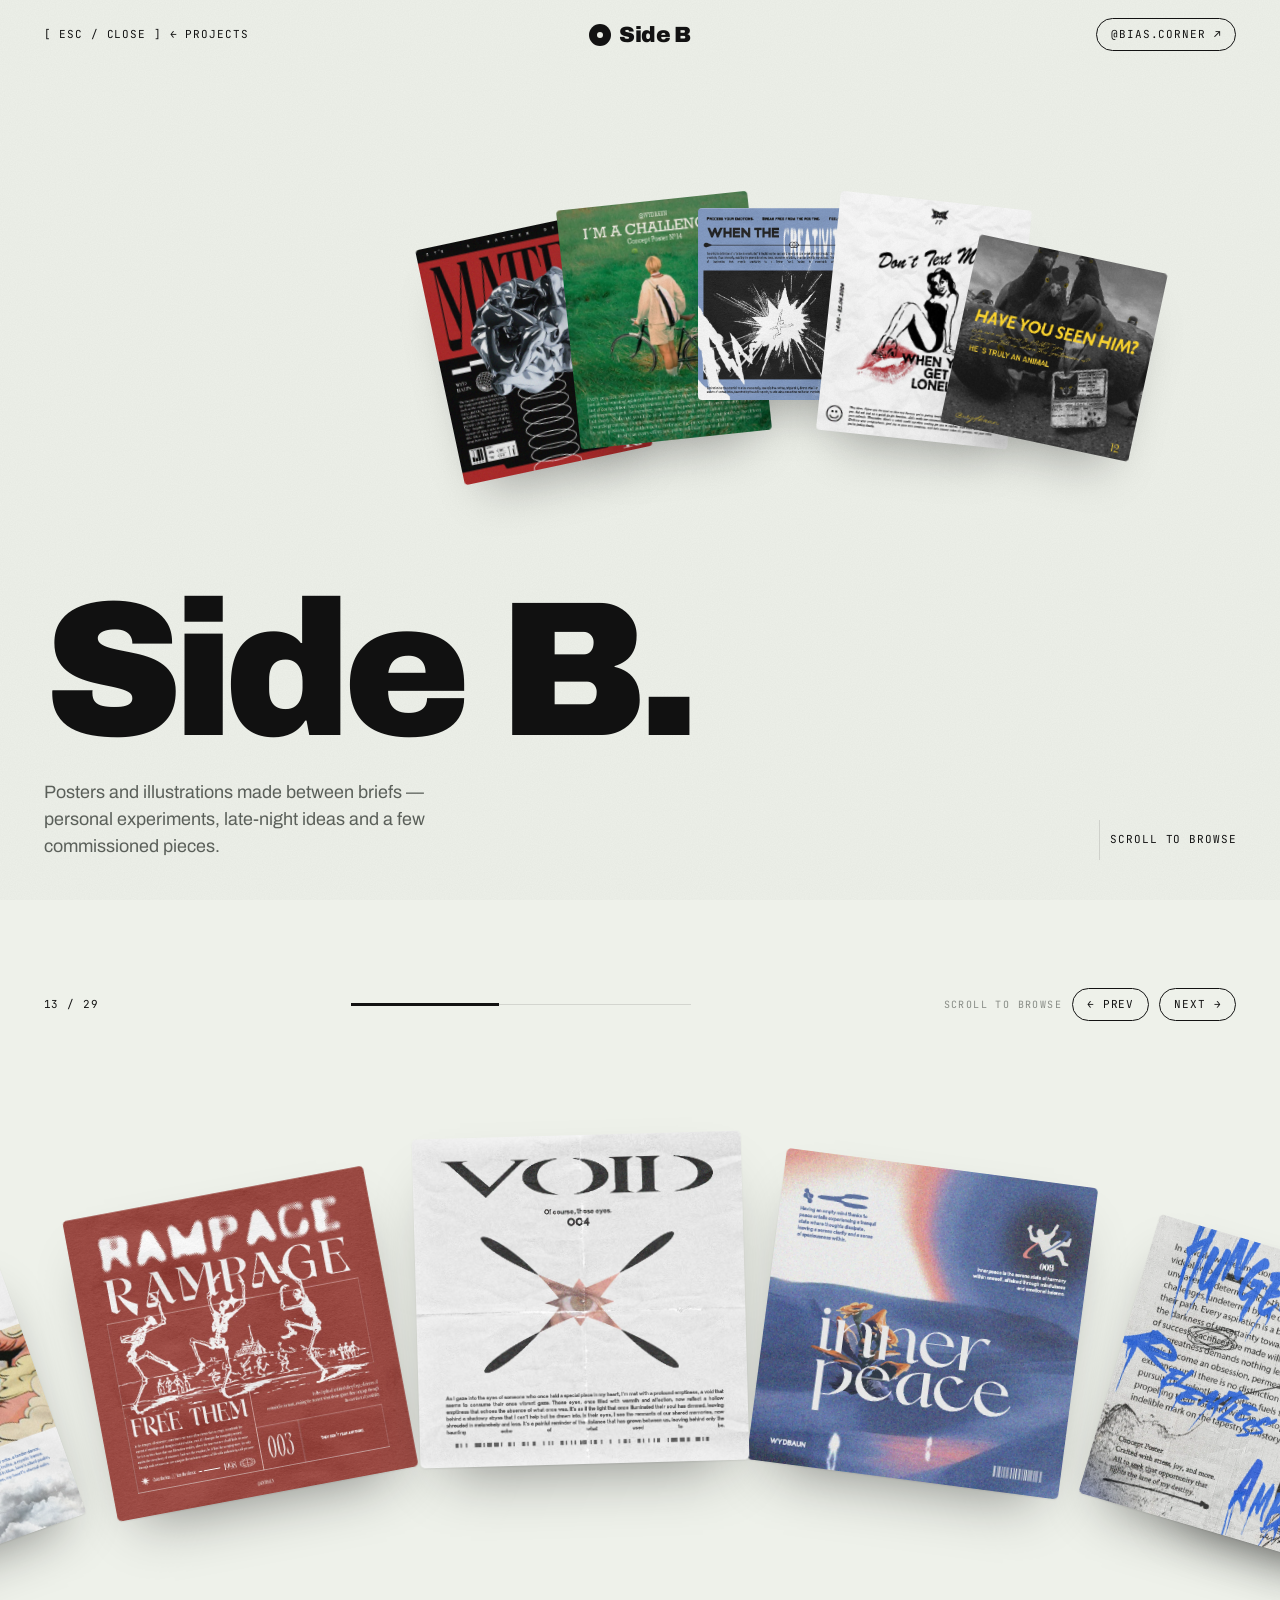
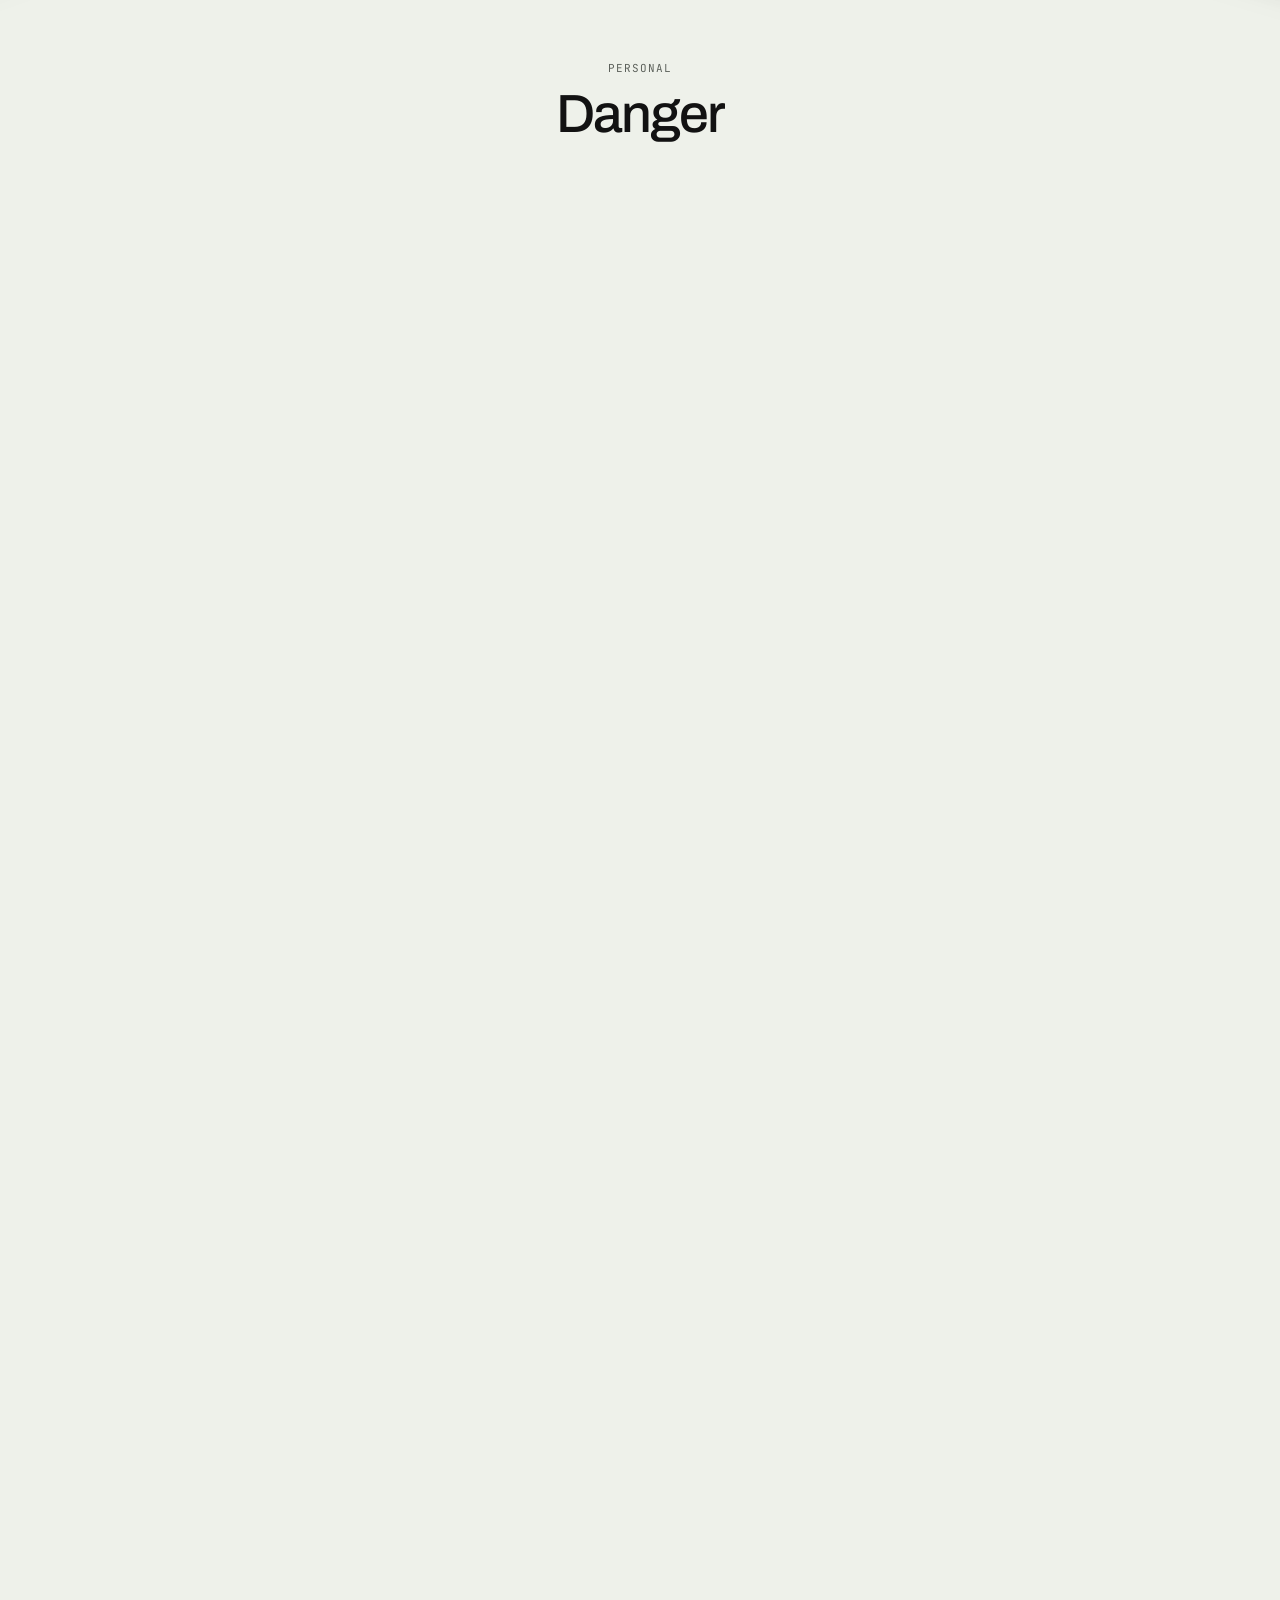
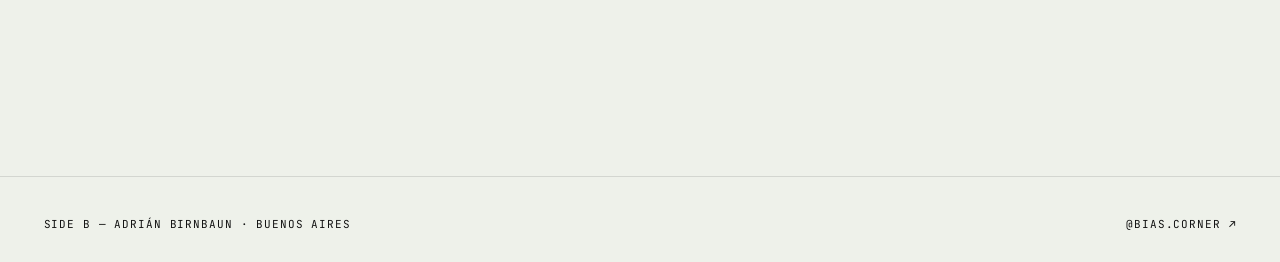
==== commit 9b33f63f: "Favicon del sitio con la foto de Adrian" ====
--- a/assets/Art gallery/index.html
+++ b/assets/Art gallery/index.html
@@ -122,6 +122,9 @@
   footer{padding:28px 16px;flex-direction:column}
 }
 </style>
+<link rel="icon" href="../../assets/favicon/favicon.ico" sizes="any">
+<link rel="icon" type="image/png" sizes="32x32" href="../../assets/favicon/icon-32.png">
+<link rel="apple-touch-icon" href="../../assets/favicon/icon-180.png">
 </head>
 <body>
 
